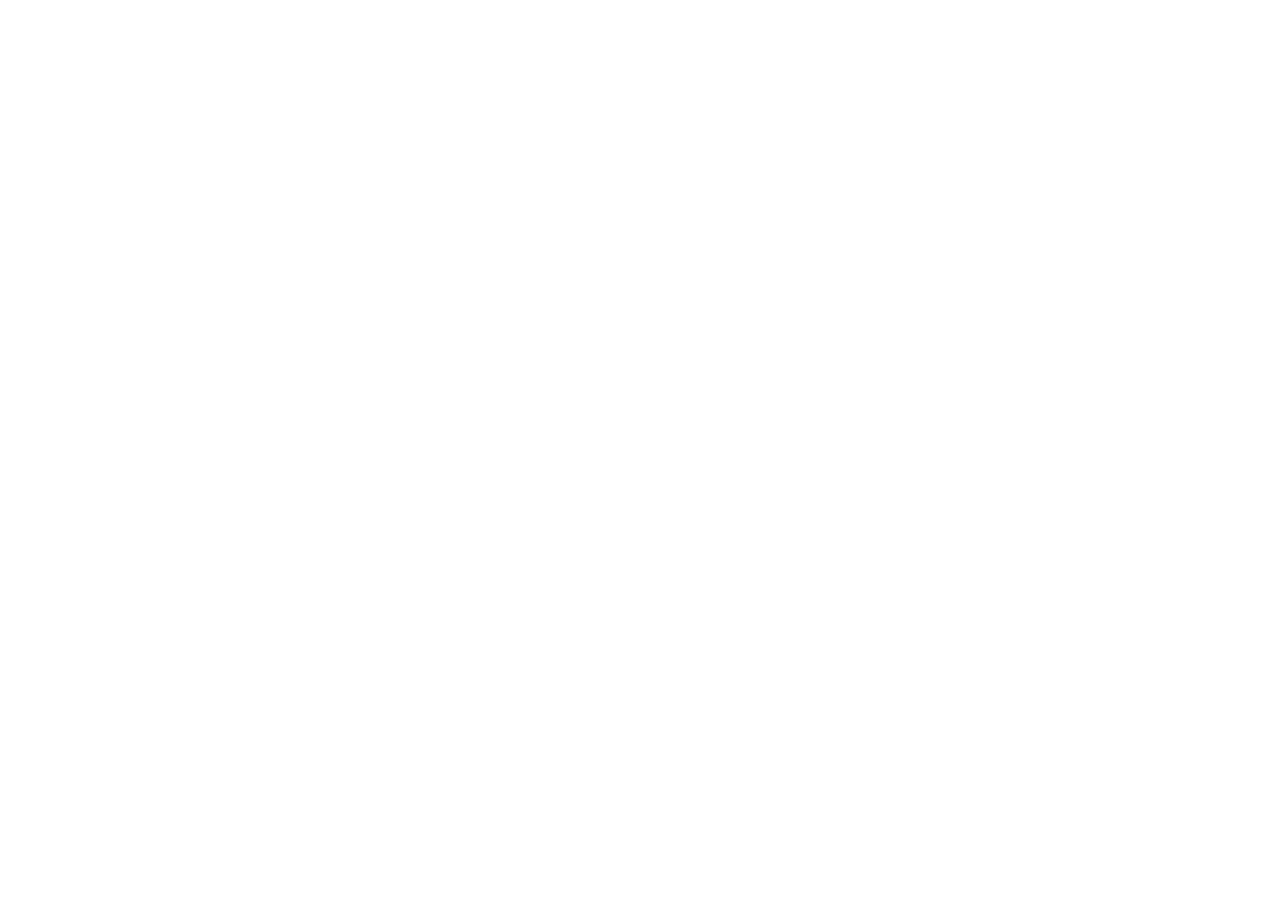
==== contact.html @ 061d726e "Contact Commit" ====
<!DOCTYPE html>
<html lang="en">
<head>
    <meta charset="UTF-8">
    <meta name="viewport" content="width=device-width, initial-scale=1.0">
    <title>Contact</title>
</head>
<body>
    
</body>
</html>
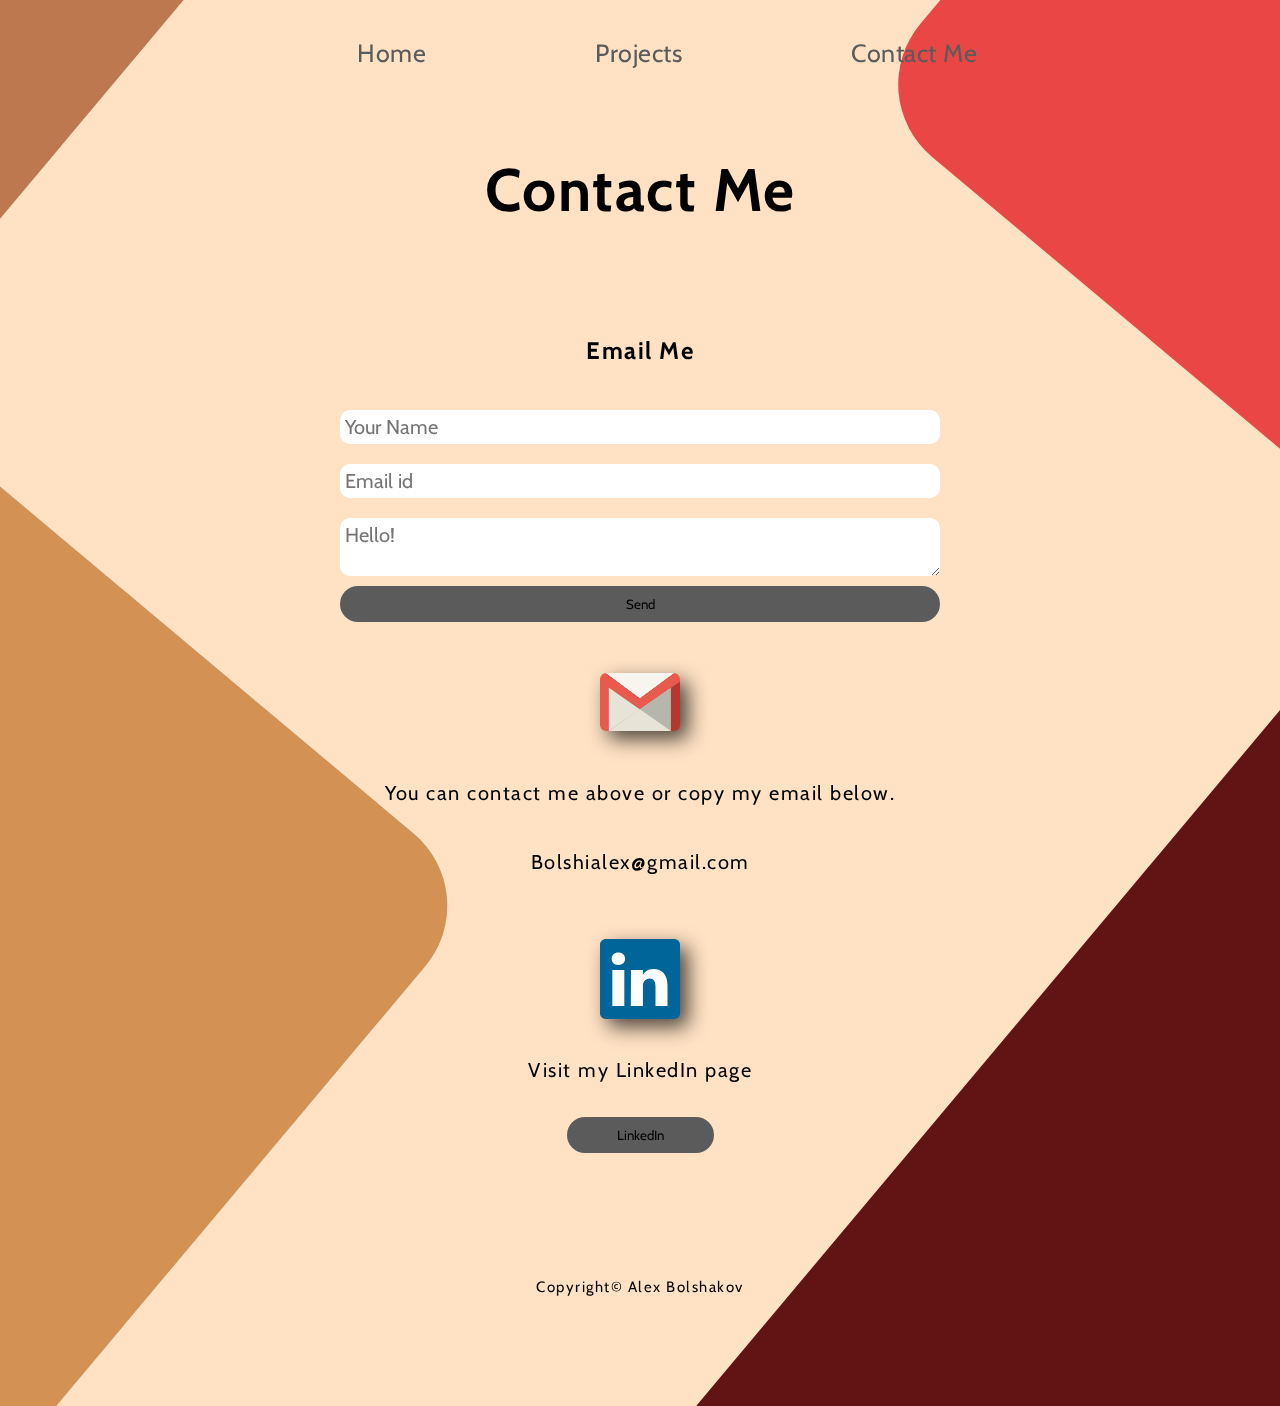
==== commit d1774a3b: "pages debugging" ====
--- a/contact.html
+++ b/contact.html
@@ -3,9 +3,75 @@
 <head>
     <meta charset="UTF-8">
     <meta name="viewport" content="width=device-width, initial-scale=1.0">
+    <link rel="stylesheet" href="./styles.css">
+    <link rel="preconnect" href="https://fonts.googleapis.com">
+    <link rel="preconnect" href="https://fonts.gstatic.com" crossorigin>
+    <link href="https://fonts.googleapis.com/css2?family=Cabin&display=swap" rel="stylesheet">
     <title>Contact</title>
 </head>
 <body>
-    
+    <header>
+
+    </header>
+
+    <main>
+        <section class="contact">
+
+            <nav class="nav">
+                <a class="nav__link" href="./index.html">Home</a>
+                <a class="nav__link" href="./project.html">Projects</a>
+                <a class="nav__link" href="./contact.html">Contact Me</a>
+            </nav>
+
+            <section class="contact-card">
+
+                <h1 class="contact-card__heading">Contact Me</h1>
+                
+                <form class="contact-card__form">
+                    <h2>Email Me</h2>
+                    <input type="text" id="name" placeholder="Your Name" required>
+                    <input type="email" id="email" placeholder="Email id" required>
+                    <textarea id="message" cols="4"placeholder="Hello!"></textarea>
+                    <button class="contact-card__button"  type="submit">Send</button>
+                </form>
+
+                <section class="contact-card-email"> 
+                    <svg class="contact-card-email__svg" width="80px" height="80px" viewBox="7.086 -169.483 1277.149 1277.149" shape-rendering="geometricPrecision" text-rendering="geometricPrecision" image-rendering="optimizeQuality" xmlns="http://www.w3.org/2000/svg" fill="#000000"><g id="SVGRepo_bgCarrier" stroke-width="0"></g><g id="SVGRepo_tracerCarrier" stroke-linecap="round" stroke-linejoin="round"></g><g id="SVGRepo_iconCarrier"><path fill="none" d="M1138.734 931.095h.283M1139.017 931.095h-.283"></path><path d="M1179.439 7.087c57.543 0 104.627 47.083 104.627 104.626v30.331l-145.36 103.833-494.873 340.894L148.96 242.419v688.676h-37.247c-57.543 0-104.627-47.082-104.627-104.625V111.742C7.086 54.198 54.17 7.115 111.713 7.115l532.12 394.525L1179.41 7.115l.029-.028z" fill="#e75a4d"></path><linearGradient id="a" gradientUnits="userSpaceOnUse" x1="1959.712" y1="737.107" x2="26066.213" y2="737.107" gradientTransform="matrix(.0283 0 0 -.0283 248.36 225.244)"><stop offset="0" stop-color="#f8f6ef"></stop><stop offset="1" stop-color="#e7e4d6"></stop></linearGradient><path fill="url(#a)" d="M111.713 7.087l532.12 394.525L1179.439 7.087z"></path><path fill="#e7e4d7" d="M148.96 242.419v688.676h989.774V245.877L643.833 586.771z"></path><path fill="#b8b7ae" d="M148.96 931.095l494.873-344.324-2.24-1.586L148.96 923.527z"></path><path fill="#b7b6ad" d="M1138.734 245.877l.283 685.218-495.184-344.324z"></path><path d="M1284.066 142.044l.17 684.51c-2.494 76.082-35.461 103.238-145.219 104.514l-.283-685.219 145.36-103.833-.028.028z" fill="#b2392f"></path><linearGradient id="b" gradientUnits="userSpaceOnUse" x1="1959.712" y1="737.107" x2="26066.213" y2="737.107" gradientTransform="matrix(.0283 0 0 -.0283 248.36 225.244)"><stop offset="0" stop-color="#f8f6ef"></stop><stop offset="1" stop-color="#e7e4d6"></stop></linearGradient><path fill="url(#b)" d="M111.713 7.087l532.12 394.525L1179.439 7.087z"></path><linearGradient id="c" gradientUnits="userSpaceOnUse" x1="1959.712" y1="737.107" x2="26066.213" y2="737.107" gradientTransform="matrix(.0283 0 0 -.0283 248.36 225.244)"><stop offset="0" stop-color="#f8f6ef"></stop><stop offset="1" stop-color="#e7e4d6"></stop></linearGradient><path fill="url(#c)" d="M111.713 7.087l532.12 394.525L1179.439 7.087z"></path><linearGradient id="d" gradientUnits="userSpaceOnUse" x1="1959.712" y1="737.107" x2="26066.213" y2="737.107" gradientTransform="matrix(.0283 0 0 -.0283 248.36 225.244)"><stop offset="0" stop-color="#f8f6ef"></stop><stop offset="1" stop-color="#e7e4d6"></stop></linearGradient><path fill="url(#d)" d="M111.713 7.087l532.12 394.525L1179.439 7.087z"></path><linearGradient id="e" gradientUnits="userSpaceOnUse" x1="1959.712" y1="737.107" x2="26066.213" y2="737.107" gradientTransform="matrix(.0283 0 0 -.0283 248.36 225.244)"><stop offset="0" stop-color="#f8f6ef"></stop><stop offset="1" stop-color="#e7e4d6"></stop></linearGradient><path fill="url(#e)" d="M111.713 7.087l532.12 394.525L1179.439 7.087z"></path><linearGradient id="f" gradientUnits="userSpaceOnUse" x1="1959.712" y1="737.107" x2="26066.213" y2="737.107" gradientTransform="matrix(.0283 0 0 -.0283 248.36 225.244)"><stop offset="0" stop-color="#f8f6ef"></stop><stop offset="1" stop-color="#e7e4d6"></stop></linearGradient><path fill="url(#f)" d="M111.713 7.087l532.12 394.525L1179.439 7.087z"></path><linearGradient id="g" gradientUnits="userSpaceOnUse" x1="1959.712" y1="737.107" x2="26066.213" y2="737.107" gradientTransform="matrix(.0283 0 0 -.0283 248.36 225.244)"><stop offset="0" stop-color="#f8f6ef"></stop><stop offset="1" stop-color="#e7e4d6"></stop></linearGradient><path fill="url(#g)" d="M111.713 7.087l532.12 394.525L1179.439 7.087z"></path><linearGradient id="h" gradientUnits="userSpaceOnUse" x1="1959.712" y1="737.107" x2="26066.213" y2="737.107" gradientTransform="matrix(.0283 0 0 -.0283 248.36 225.244)"><stop offset="0" stop-color="#f8f6ef"></stop><stop offset="1" stop-color="#e7e4d6"></stop></linearGradient><path fill="url(#h)" d="M111.713 7.087l532.12 394.525L1179.439 7.087z"></path><path fill="#f7f5ed" d="M111.713 7.087l532.12 394.525L1179.439 7.087z"></path></g></svg>
+                    <p>You can contact me above or copy my email below.</p>
+                    <p>Bolshialex@gmail.com</p>
+                </section>
+                
+                <section class="contact-card-linkedin">
+                    <svg class="contact-card-linkedin__svg" width="80px" height="80px" viewBox="0 0 256 256" xmlns="http://www.w3.org/2000/svg" fill="#000000"><g id="SVGRepo_bgCarrier" stroke-width="0"></g><g id="SVGRepo_tracerCarrier" stroke-linecap="round" stroke-linejoin="round"></g><g id="SVGRepo_iconCarrier"> <g fill="none"> <path d="M0 18.338C0 8.216 8.474 0 18.92 0h218.16C247.53 0 256 8.216 256 18.338v219.327C256 247.79 247.53 256 237.08 256H18.92C8.475 256 0 247.791 0 237.668V18.335z" fill="#069"></path> <path d="M77.796 214.238V98.986H39.488v115.252H77.8zM58.65 83.253c13.356 0 21.671-8.85 21.671-19.91-.25-11.312-8.315-19.915-21.417-19.915-13.111 0-21.674 8.603-21.674 19.914 0 11.06 8.312 19.91 21.169 19.91h.248zM99 214.238h38.305v-64.355c0-3.44.25-6.889 1.262-9.346 2.768-6.885 9.071-14.012 19.656-14.012 13.858 0 19.405 10.568 19.405 26.063v61.65h38.304v-66.082c0-35.399-18.896-51.872-44.099-51.872-20.663 0-29.738 11.549-34.78 19.415h.255V98.99H99.002c.5 10.812-.003 115.252-.003 115.252z" fill="#ffffff"></path> </g> </g></svg>    
+                    <!-- <h2 class="contact-card-linkedin__title">LinkedIn</h2> -->
+                    <p class="contact-card-linkedin__body">Visit my LinkedIn page</p>
+                    <button class="contact-card__button">LinkedIn</button>
+                </section>
+                
+                
+                
+            </section> 
+
+        </section>
+            
+    </main>
+
+    <footer>
+        <p>Copyright&copy; Alex Bolshakov</p>
+    </footer>
+    <section class="svg" >
+        <svg class="rect--left"="1600" height="1600" viewBox="0 0 3712 3722" fill="none" xmlns="http://www.w3.org/2000/svg">
+            <rect class="rect" x="-89.3521" y="2061.34" width="2807.07" height="2722.6" rx="219" transform="rotate(-50 -89.3521 2061.34)" />
+        </svg>
+        <svg class="rect--right"width="1600" height="1600" viewBox="0 0 3712 3722" fill="none" xmlns="http://www.w3.org/2000/svg">
+            <rect class="rect" x="-89.3521" y="2061.34" width="2807.07" height="2722.6" rx="219" transform="rotate(-50 -89.3521 2061.34)" />
+        </svg>
+        <svg class="rect--bottom"width="1600" height="1600" viewBox="0 0 3712 3722" fill="none" xmlns="http://www.w3.org/2000/svg">
+            <rect class="rect" x="-89.3521" y="2061.34" width="2807.07" height="2722.6" rx="219" transform="rotate(-50 -89.3521 2061.34)" />
+        </svg>
+        <svg class="rect--top"="1600" height="1600" viewBox="0 0 3712 3722" fill="none" xmlns="http://www.w3.org/2000/svg">
+            <rect class="rect" x="-89.3521" y="2061.34" width="2807.07" height="2722.6" rx="219" transform="rotate(-50 -89.3521 2061.34)" />
+        </svg>
+    </section>    
 </body>
 </html>--- a/styles.css
+++ b/styles.css
@@ -0,0 +1,567 @@
+
+body{
+    font-family: 'Cabin', Helvetica, sans-serif;
+    background-color: rgb(255, 226, 196);
+    
+    
+    
+}
+a{
+    text-decoration: none;
+    list-style-type: none;
+    color: rgb(91, 91, 91);
+    letter-spacing: 1.5px;
+    
+}
+h1, p, h2{
+    margin: 25px 25px;
+    padding: 10px 35px;
+    letter-spacing: 1.5px;
+
+}
+footer{
+    text-align: center;
+    padding: 25px;
+    margin: 50px 0px;
+    
+}
+footer p{
+    font-size: 15px;
+}
+
+
+
+
+
+
+
+.nav{
+    text-align: center;
+    height: 50px;
+    width: 50vw;
+    display: flex;
+    align-items:center;
+    justify-content:space-between;
+    margin: auto;
+    
+}
+.nav__link{
+    position: relative;
+    text-decoration: none;
+    letter-spacing: 0.5px;
+    top: 20px;
+    padding: 0 10px;
+    left: 27px;
+    text-align: center;
+}
+.nav__link::after{
+    content: "";
+    position: absolute;
+    background-color: black;
+    height: 4px;
+    width: 0;
+    left: 0;
+    bottom: -5px;
+    border-radius: 10px;
+    transition: 0.5s;
+}
+.nav__link:hover:after{
+    width: 100%;
+}
+.nav__link:hover{
+    color: black;  
+}
+
+
+
+
+
+
+
+
+
+.intro-card{
+    
+    grid-template-columns: repeat(2, 400px);
+    text-align: left;
+    background-color: rgba(28, 28, 28, 0);
+    border-radius: 34px;
+    position: relative;
+    width: 900px;
+    display: grid;
+    grid-column-gap: 100px;
+    top: 50px;
+    margin: auto;
+}
+.intro-card__img{
+    border-radius: 34px;
+    filter: drop-shadow(rgba(0, 0, 0, 0.623) 2rem 0.5rem 50px);
+    transition: 1s;
+    height: 250px;
+    margin-top: 40px;
+}
+.intro-card__img:hover{
+    transform: scale(1.1);
+}
+.intro-card__content-container{
+    position: relative;
+    bottom: -33%;
+} 
+.intro-container{
+    text-align: center;
+    width: 100%;
+}
+
+
+
+
+
+
+
+
+
+.about-card__img{
+    border-radius: 34px;
+    height: 400px;
+    position: relative;
+    filter: drop-shadow(rgba(0, 0, 0, 0.623) -2rem -0.5rem 50px);
+    transition: 0.5s;
+    margin: 40px;
+}
+.about-card__img:hover{
+    transform: scale(1.1);
+}
+.about-card{
+    display: grid;
+    grid-column: span 2;
+    grid-template-columns: repeat(2, auto);
+    text-align: left;
+    background-color: rgba(28, 28, 28, 0);
+    border-radius: 34px;
+    grid-template-columns: repeat(2, auto);
+    width: 1150px;
+    grid-column: span 2;
+    position: relative;
+    bottom: -75px;
+    margin: auto;
+    grid-column-gap: 150px;
+    
+}
+.about-card__content-container{
+    position: relative;
+       
+} 
+.services-card h1,.services-card h2{
+    margin: 25px 25px;
+    padding: 10px 35px;
+    
+}
+.services-container__grid{
+    display: grid;
+    grid-template-columns: repeat(2, auto);
+    grid-template-rows: repeat(2,auto);
+    margin: auto;
+    width: 1100px;
+    margin-top: 50px;
+}
+.services-container__grid h1{
+    grid-column: span 2;
+}
+
+
+
+
+
+
+
+
+
+.rect--right{
+    fill: rgb(235, 70, 70);
+    position:fixed;
+    left: 70%;
+    bottom: 10%;
+    z-index: -7;
+}
+.rect--left{
+    fill:rgb(211, 145, 84);
+    position:fixed;
+    right: 65%;
+    top:20%;
+    z-index: -7;
+}
+.rect--bottom{
+    fill:rgb(97, 20, 19);
+    position:fixed;
+    left: 50%;
+    top:70%;
+    z-index: -7;
+}
+.rect--top{
+    fill:rgb(190, 120, 79);
+    position:fixed;
+    right: 50%;
+    bottom:67%;
+    z-index: -7;
+}
+
+
+
+
+
+
+
+
+
+
+
+.contact-card-linkedin{
+    text-align: center;
+    padding: 15px;
+}
+
+.contact-card-email {
+    text-align: center;
+    padding: 15px;
+    
+}
+.contact-card__heading{
+    text-align: center;
+    margin: 5vh 0px 0px;
+    padding: 50px;
+}
+.contact-card{
+    text-align: left;
+    width: 100%;
+}
+.contact-card__button{
+    color: rgb(0, 0, 0);
+    background-color: rgb(91, 91, 91);
+    border-radius: 34px;
+    font-family: 'Cabin', Helvetica, sans-serif;
+    padding: 10px 50px; 
+    border: none;
+}
+.contact-card__button:active{
+    transform: scale(0.9);
+    
+}
+.contact-card__button:hover{
+    background-color: black;
+    transition: 0.3s;
+    color: white;
+}
+.contact-card svg{  
+    filter: drop-shadow(rgba(0, 0, 0, 0.7) 0.5rem 0.5rem 10px);
+}
+.lang-svg{
+    display: inline-block;
+    filter: drop-shadow(rgba(0, 0, 0, 0.7) 0.2rem 0.2rem 10px);
+    
+}
+
+
+
+
+
+
+
+
+
+.contact-card__form{
+    display: flex;
+    flex-direction: column;
+    padding: 25px;
+    width: 600px;
+    border-radius: 34px;
+    margin: auto;
+    text-align: center;
+}
+.contact-card__form input,textarea{
+    margin: 10px 0;
+    padding: 5px;
+    border-radius: 10px;
+    outline: none;
+    border: none;
+    font-family: 'Cabin', Helvetica, sans-serif;
+    font-size: 20px;
+}
+.contact-card__button{
+    color: rgb(0, 0, 0);
+    background-color: rgb(91, 91, 91);
+    border-radius: 34px;
+    font-family: 'Cabin', Helvetica, sans-serif;
+    padding: 10px 50px; 
+    border: none;
+}
+.contact-card__button:active{
+    transform: scale(0.9);
+    
+}
+.contact-card__button:hover{
+    background-color: black;
+    transition: 0.3s;
+    color: white;
+}
+
+
+
+
+
+
+
+
+
+.project-card__heading{
+    margin: 5vh 0px 0px;
+    padding: 50px;
+}
+.project-card-container{
+    text-align: center;
+    margin: 5vh 10vw 0px;
+}
+.project-github__button{
+    color: rgb(0, 0, 0);
+    background-color: rgb(91, 91, 91);
+    border-radius: 34px;
+    font-family: 'Cabin', Helvetica, sans-serif;
+    padding: 10px 50px; 
+    border: none;
+}
+.project-github__button:active{
+    transform: scale(0.9);
+    
+}
+.project-github__button:hover{
+    background-color: black;
+    transition: 0.3s;
+    color: white;
+}
+
+
+
+
+
+
+
+
+
+
+
+@media (min-width: 1324px){
+    h1{
+        font-size: 70px;
+    }
+    p{
+        font-size: 23px;
+   
+    }
+    .intro-card__img{
+        height: 500px;
+    }
+    .about-card{
+        grid-column-gap: 50px;
+    }
+    a{
+        font-size: 30px;
+    }
+}
+@media (max-width:1323px) and (min-width:1156px){
+    h1{
+        font-size: 60px;
+    }
+    p{
+        font-size: 20px;
+    }
+    .intro-card__img{
+        height: 400px;
+    }
+    .about-card__img{
+        height: 300px;
+    }
+    .about-card{
+        grid-column-gap: 50px;
+    }
+    a{
+        font-size: 25px;
+    }
+
+}
+@media (max-width:1155px) and (min-width:430px){
+    h1{
+        font-size: 60px;
+    }
+    p{
+        font-size: 20px;
+    }
+    .intro-card__img{
+        height: 400px;
+    }
+    .about-card__img{
+        height: 300px;
+    }
+    .about-card{
+        grid-column-gap: 50px;
+    }
+    a{
+        font-size: 25px;
+    }
+    .intro-card{
+        grid-template-columns: 1fr 1fr;
+        grid-template-rows: repeat(2, 400px);
+        text-align: center;
+        background-color: rgba(28, 28, 28, 0);
+        border-radius: 34px;
+        position: relative;
+        width: auto;
+        display: grid;
+        top: 10px;
+        margin: auto;
+        grid-column-gap: 0px;
+
+    }
+    .intro-card__content-container{
+        position: relative;
+        bottom: -13%;
+        grid-column: span 2;
+    } 
+    .intro-card__img{
+        grid-column: span 2;
+        margin: auto;
+    }
+    .about-card{
+        display: grid;
+        grid-template-rows: repeat(2, 1fr);
+        text-align: center;
+        background-color: rgba(28, 28, 28, 0);
+        border-radius: 34px;
+        
+        width: auto;
+        grid-column-gap: 0px;
+        position: relative;
+        bottom: -75px;
+        margin: auto;
+        
+        
+    }
+    .about-card__content-container{
+        position: relative;
+        grid-column: span 2;
+        
+        
+    } 
+    .about-card__img{
+        margin: auto;
+        grid-column: span 2;
+        order: 1;
+    }
+    .contact-card__form{
+        width: 400px;
+    }
+    
+
+    .services-container__grid{
+        display: grid;
+        grid-template-columns: repeat(2, auto);
+        margin: auto;
+        width: auto;
+        text-align: center;
+        margin-top: 100px;
+        
+    }
+    .service-card-1{
+        grid-column: span 2;
+    }
+    .service-card-2{
+        grid-column: span 2;
+    }
+}   
+@media (max-width:435px) and (min-width:000px){
+    h1{
+        font-size: 45px;
+    }
+    p{
+        font-size: 15px;
+    }
+
+    .intro-card__img{
+        height: 300px;
+    }
+    .about-card__img{
+        height: 200px;
+    }
+    .about-card{
+        grid-column-gap: 50px;
+    }
+    a{
+        font-size: 15px;
+    }
+    .intro-card{
+        grid-template-columns: 1fr 1fr;
+        grid-template-rows: repeat(2, 400px);
+        text-align: center;
+        background-color: rgba(28, 28, 28, 0);
+        border-radius: 34px;
+        position: relative;
+        width: auto;
+        display: grid;
+        top: 10px;
+        margin: auto;
+        grid-column-gap: 0px;
+
+    }
+    .intro-card__content-container{
+        position: relative;
+        bottom: -13%;
+        grid-column: span 2;
+    } 
+    .intro-card__img{
+        grid-column: span 2;
+        margin: auto;
+    }
+    .about-card{
+        display: grid;
+        grid-template-rows: repeat(2, 1fr);
+        text-align: center;
+        background-color: rgba(28, 28, 28, 0);
+        border-radius: 34px;
+        
+        width: auto;
+        grid-column-gap: 0px;
+        position: relative;
+        bottom: -75px;
+        margin: auto;
+        
+        
+    }
+    .about-card__content-container{
+        
+        position: relative;
+        grid-column: span 2;
+        
+        
+    } 
+    .about-card__img{
+        margin: auto;
+        grid-column: span 2;
+        order: 1;
+    }
+    .contact-card__form{
+        width: 250px;
+    }
+    .services-container__grid{
+        display: grid;
+        grid-template-columns: repeat(2, auto);
+        margin: auto;
+        width: auto;
+        text-align: center;
+        margin-top: 100px;
+        
+    }
+    .service-card-1{
+        grid-column: span 2;
+    }
+    .service-card-2{
+        grid-column: span 2;
+    }
+}   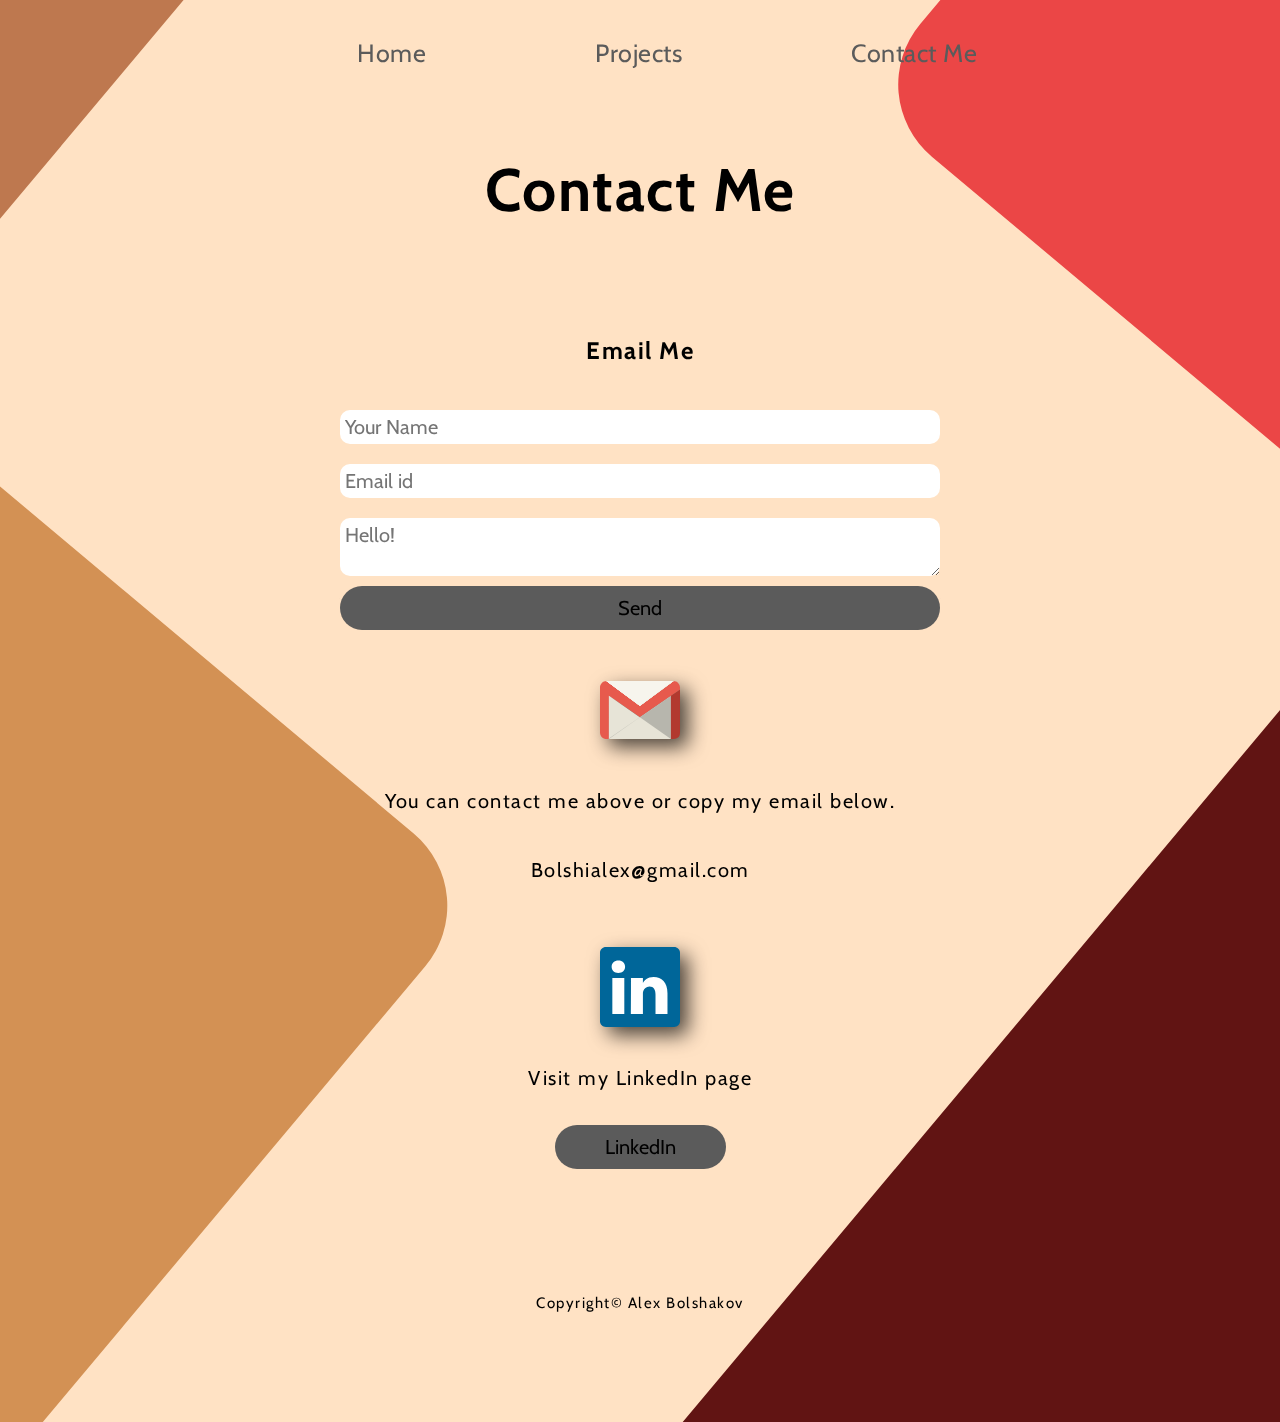
==== commit c5a90aea: "minor changes" ====
--- a/contact.html
+++ b/contact.html
@@ -11,17 +11,17 @@
 </head>
 <body>
     <header>
-
+        <!-- didnt find use for a header with my layout -->
     </header>
 
+    <nav class="nav">  
+        <a class="nav__link" href="index.html">Home</a>
+        <a class="nav__link" href="project.html">Projects</a>
+        <a class="nav__link" href="contact.html">Contact Me</a>
+    </nav>
+    
     <main>
         <section class="contact">
-
-            <nav class="nav">
-                <a class="nav__link" href="./index.html">Home</a>
-                <a class="nav__link" href="./project.html">Projects</a>
-                <a class="nav__link" href="./contact.html">Contact Me</a>
-            </nav>
 
             <section class="contact-card">
 
--- a/styles.css
+++ b/styles.css
@@ -2,9 +2,6 @@
 body{
     font-family: 'Cabin', Helvetica, sans-serif;
     background-color: rgb(255, 226, 196);
-    
-    
-    
 }
 a{
     text-decoration: none;
@@ -17,7 +14,6 @@
     margin: 25px 25px;
     padding: 10px 35px;
     letter-spacing: 1.5px;
-
 }
 footer{
     text-align: center;
@@ -293,6 +289,7 @@
     font-family: 'Cabin', Helvetica, sans-serif;
     padding: 10px 50px; 
     border: none;
+    font-size: 20px;
 }
 .contact-card__button:active{
     transform: scale(0.9);
@@ -327,6 +324,7 @@
     font-family: 'Cabin', Helvetica, sans-serif;
     padding: 10px 50px; 
     border: none;
+    font-size: 20px;
 }
 .project-github__button:active{
     transform: scale(0.9);
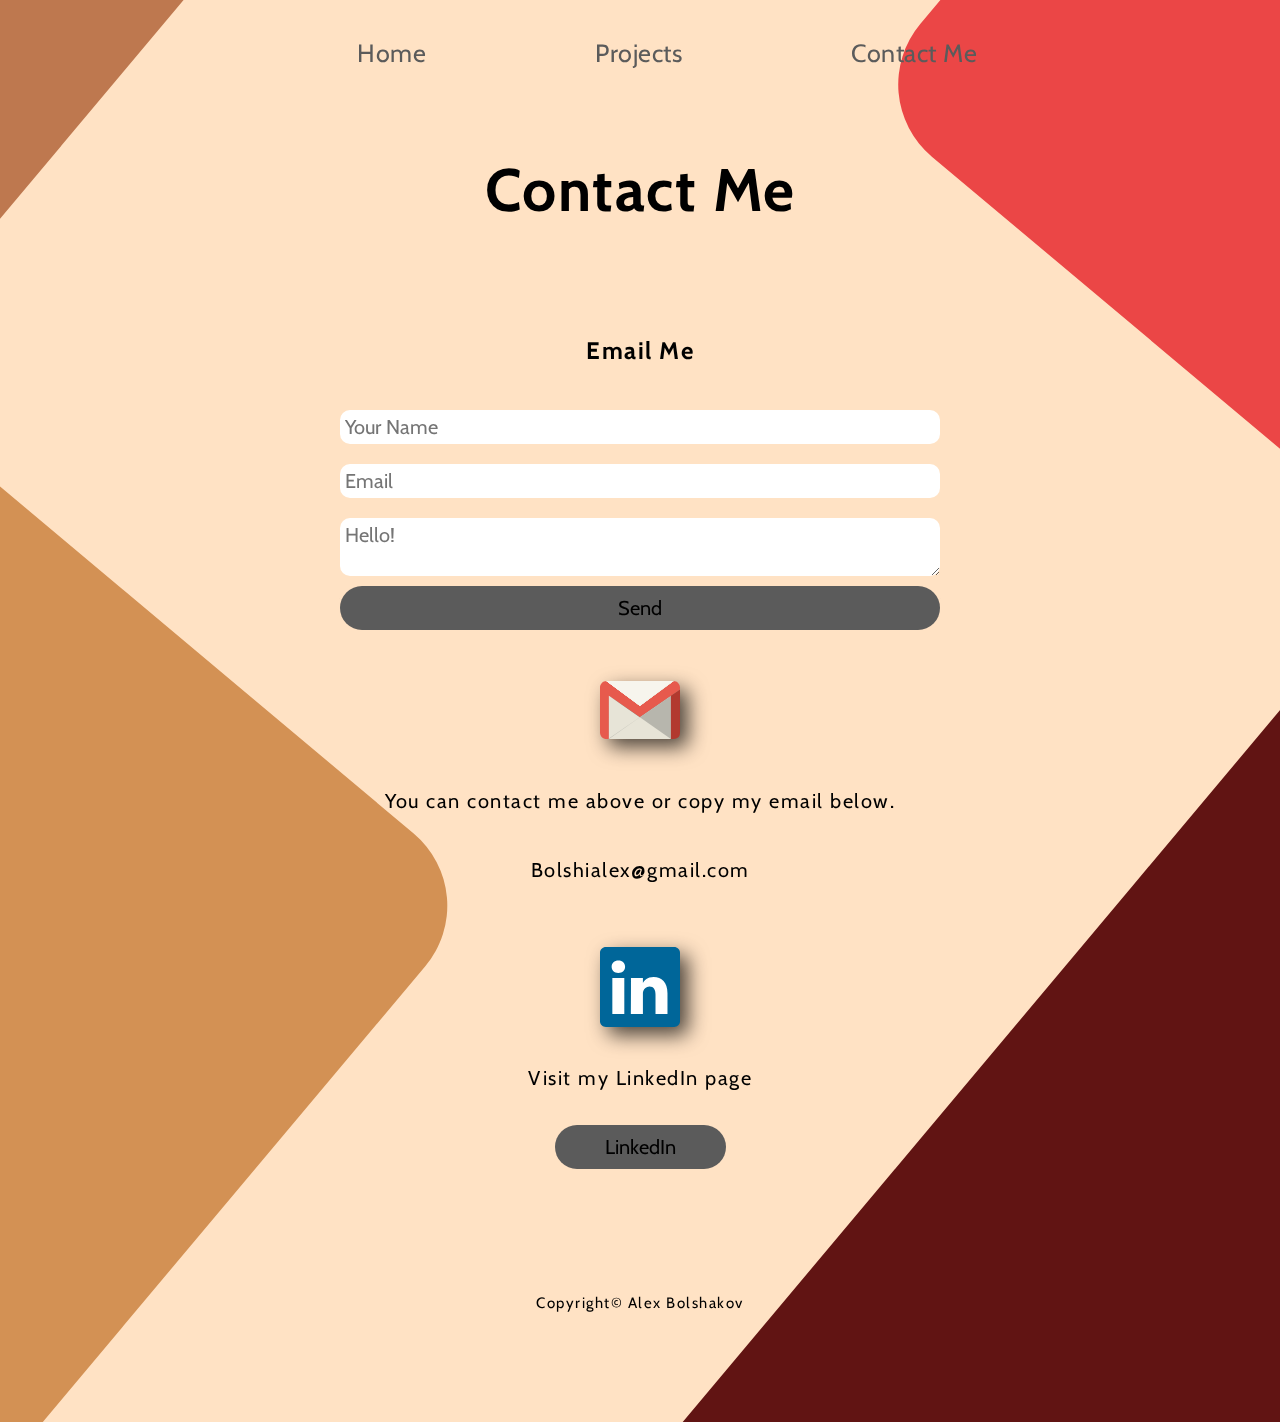
==== commit c573b10c: "Update contact.html" ====
--- a/contact.html
+++ b/contact.html
@@ -30,7 +30,7 @@
                 <form class="contact-card__form">
                     <h2>Email Me</h2>
                     <input type="text" id="name" placeholder="Your Name" required>
-                    <input type="email" id="email" placeholder="Email id" required>
+                    <input type="email" id="email" placeholder="Email" required>
                     <textarea id="message" cols="4"placeholder="Hello!"></textarea>
                     <button class="contact-card__button"  type="submit">Send</button>
                 </form>
